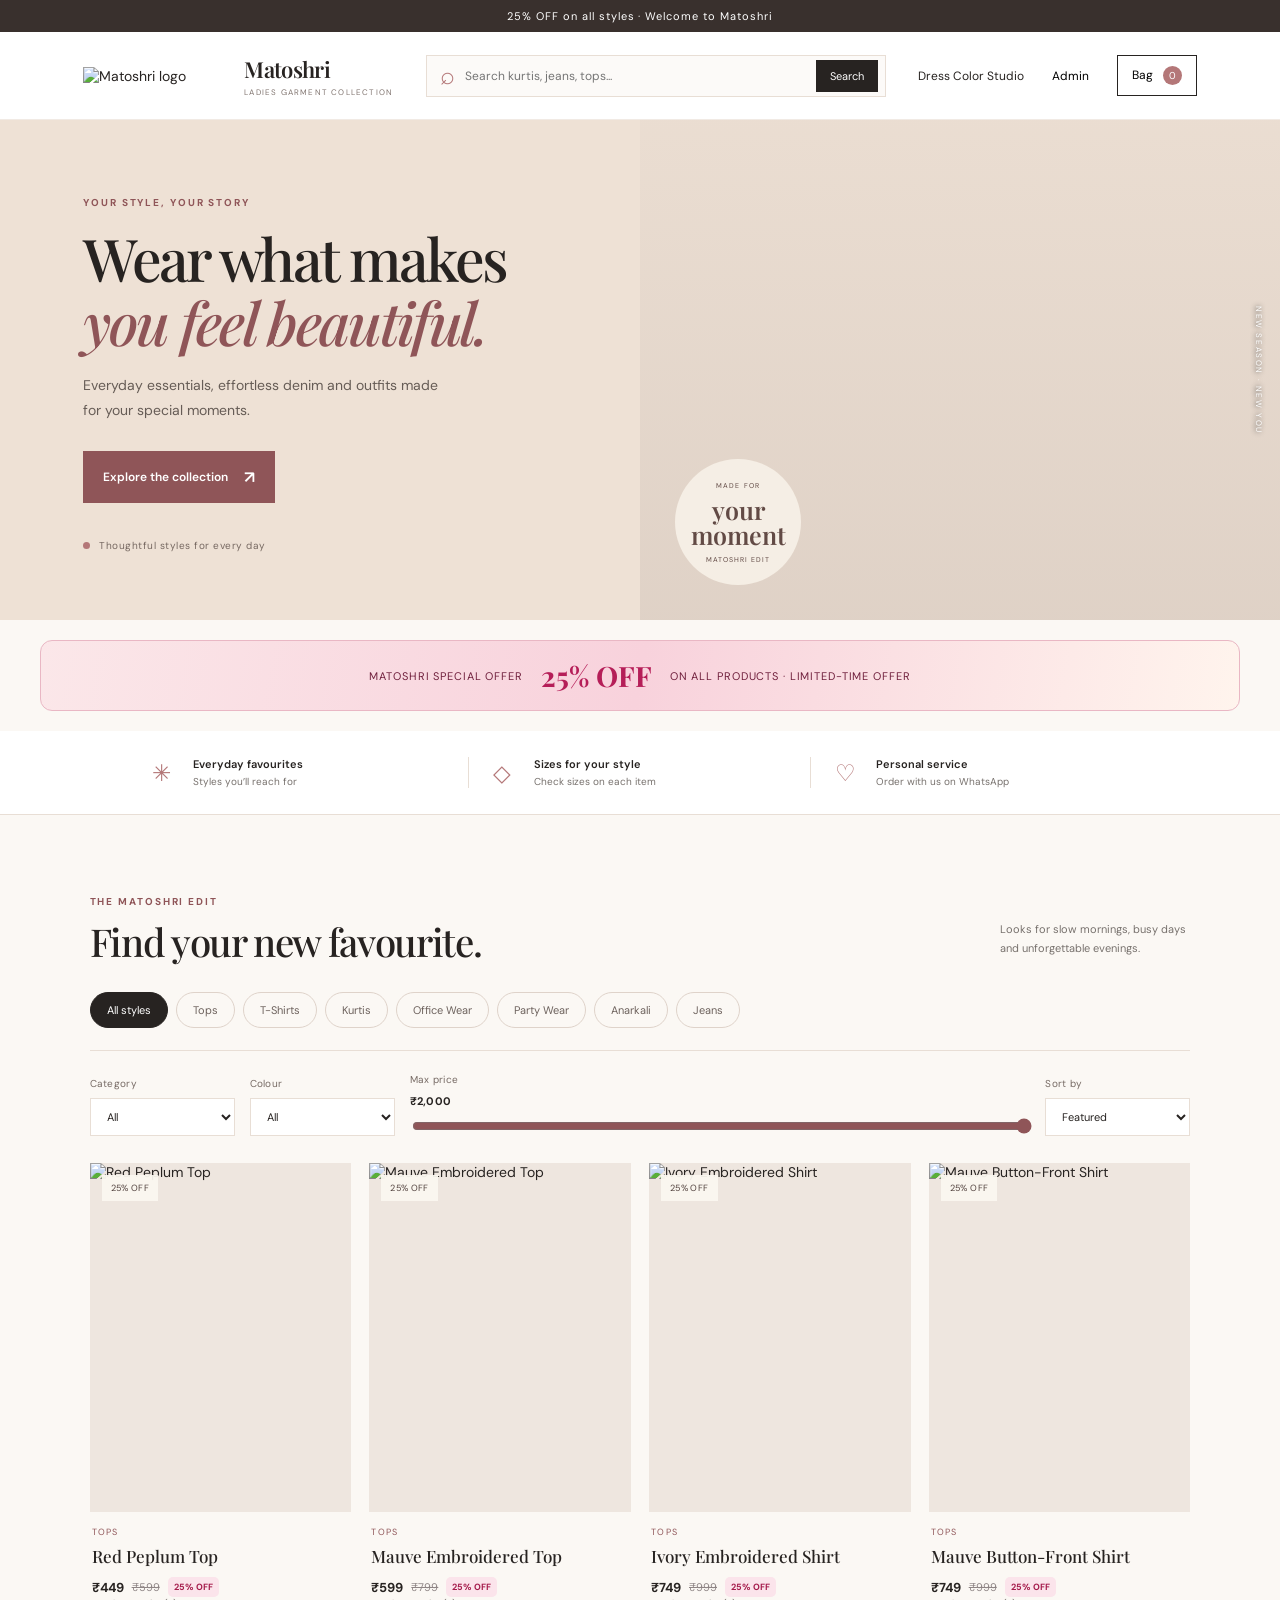
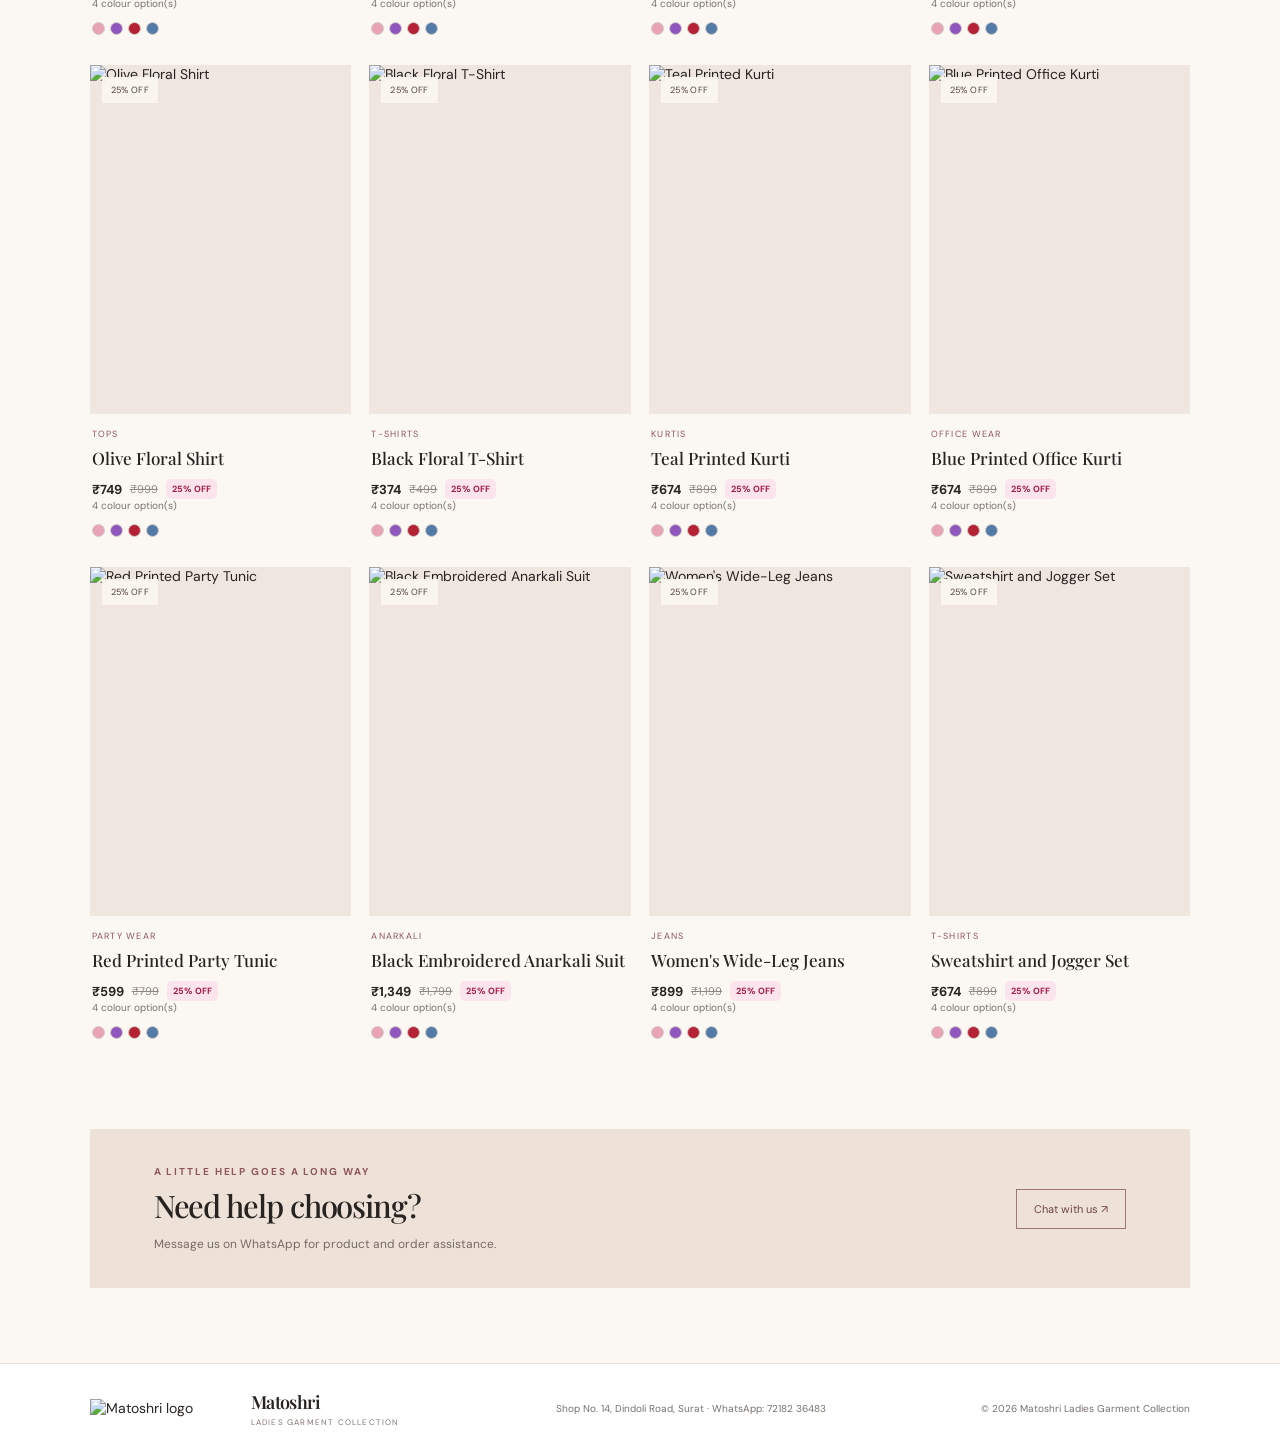
==== index.html @ a74bae04 "Add files via upload" ====
<!DOCTYPE html>
<html lang="en">
<head>
  <meta charset="UTF-8">
  <meta name="viewport" content="width=device-width, initial-scale=1.0">
  <meta name="description" content="Matoshri Ladies Garment Collection — kurtis, denim, tops and occasion wear.">
  <title>Matoshri Ladies Garment Collection</title>
  <link rel="preconnect" href="https://fonts.googleapis.com">
  <link rel="preconnect" href="https://fonts.gstatic.com" crossorigin>
  <link href="https://fonts.googleapis.com/css2?family=DM+Sans:wght@400;500;600;700&family=Playfair+Display:wght@500;600;700&display=swap" rel="stylesheet">
  <link rel="stylesheet" href="style.css">
</head>
<body>
  <div class="announcement">25% OFF on all styles · Welcome to Matoshri</div>
  <header class="site-header">
    <a class="brand" href="#" aria-label="Matoshri home">
      <img class="brand-logo" src="images/matoshri-logo.svg" alt="Matoshri logo">
      <span><strong>Matoshri</strong><small>LADIES GARMENT COLLECTION</small></span>
    </a>
    <form id="searchForm" class="search-form" role="search">
      <span aria-hidden="true">⌕</span><input id="searchInput" type="search" placeholder="Search kurtis, jeans, tops..." aria-label="Search products">
      <button type="submit">Search</button>
    </form>
    <div class="header-actions">
      <a class="text-button" href="recolor.html" style="text-decoration:none">Dress Color Studio</a><button class="text-button" id="adminOpen" type="button">Admin</button>
      <button class="bag-button" id="cartOpen" type="button" aria-label="Open shopping bag">Bag <span id="cartCount">0</span></button>
    </div>
  </header>

  <main>
    <section class="hero">
      <div class="hero-copy">
        <p class="eyebrow">YOUR STYLE, YOUR STORY</p>
        <h1>Wear what makes<br><em>you feel beautiful.</em></h1>
        <p class="hero-text">Everyday essentials, effortless denim and outfits made for your special moments.</p>
        <a class="primary-button hero-cta" href="#shop">Explore the collection <span>↗</span></a>
        <div class="hero-note"><span class="note-dot"></span> Thoughtful styles for every day</div>
      </div>
      <div class="hero-image" role="img" aria-label="Women's fashion collection">
        <div class="hero-stamp"><span>MADE FOR</span><strong>your<br>moment</strong><span>MATOSHRI EDIT</span></div>
      </div>
      <div class="hero-side-label">NEW SEASON · NEW YOU</div>
    </section>

    <div class="offer-banner"><span>MATOSHRI SPECIAL OFFER</span><strong>25% OFF</strong><span>on all products · Limited-time offer</span></div>

    <section class="benefits" aria-label="Store highlights">
      <div><span>✳</span><strong>Everyday favourites</strong><small>Styles you’ll reach for</small></div>
      <div><span>◇</span><strong>Sizes for your style</strong><small>Check sizes on each item</small></div>
      <div><span>♡</span><strong>Personal service</strong><small>Order with us on WhatsApp</small></div>
    </section>

    <section class="shop-section" id="shop">
      <div class="section-heading">
        <div><p class="eyebrow">THE MATOSHRI EDIT</p><h2>Find your new favourite.</h2></div>
        <p>Looks for slow mornings, busy days<br>and unforgettable evenings.</p>
      </div>
      <div class="category-pills" aria-label="Shop categories">
        <button class="category-pill active" data-category="All" type="button">All styles</button>
        <button class="category-pill" data-category="Tops" type="button">Tops</button>
        <button class="category-pill" data-category="T-Shirts" type="button">T-Shirts</button>
        <button class="category-pill" data-category="Kurtis" type="button">Kurtis</button>
        <button class="category-pill" data-category="Office Wear" type="button">Office Wear</button>
        <button class="category-pill" data-category="Party Wear" type="button">Party Wear</button>
        <button class="category-pill" data-category="Anarkali" type="button">Anarkali</button>
        <button class="category-pill" data-category="Jeans" type="button">Jeans</button>
      </div>
      <div class="filters">
        <label>Category
          <select id="categoryFilter">
            <option>All</option><option>Tops</option><option>T-Shirts</option><option>Kurtis</option><option>Office Wear</option><option>Party Wear</option><option>Anarkali</option><option>Jeans</option>
          </select>
        </label>
        <label>Colour
          <select id="colorFilter">
            <option>All</option><option>Dusty Pink</option><option>Olive Green</option><option>Black</option><option>Blue</option><option>Red</option><option>Wine</option><option>Ivory</option><option>Teal</option><option>Green</option><option>Mauve</option><option>Mint Green</option><option>White</option><option>Pink</option><option>Grey</option><option>Yellow</option><option>Mustard</option><option>Navy Blue</option>
          </select>
        </label>
        <label class="price-filter">Max price <span id="priceValue">₹2,000</span>
          <input id="priceFilter" type="range" min="350" max="2000" step="50" value="2000">
        </label>
        <label>Sort by
          <select id="sortSelect"><option value="featured">Featured</option><option value="low">Price: low to high</option><option value="high">Price: high to low</option><option value="name">Name A–Z</option></select>
        </label>
      </div>
      <div id="productGrid" class="product-grid"></div>
      <div id="emptyState" class="empty-state hidden"><span>♡</span><h3>No styles found</h3><p>Try changing your search or filters.</p></div>
    </section>

    <section class="whatsapp-banner">
      <div><p class="eyebrow">A LITTLE HELP GOES A LONG WAY</p><h2>Need help choosing?</h2><p>Message us on WhatsApp for product and order assistance.</p></div>
      <a class="secondary-button" href="https://wa.me/917218236483" target="_blank" rel="noopener">Chat with us ↗</a>
    </section>
  </main>

  <footer class="site-footer">
    <a class="brand footer-brand" href="#"><img class="brand-logo" src="images/matoshri-logo.svg" alt="Matoshri logo"><span><strong>Matoshri</strong><small>LADIES GARMENT COLLECTION</small></span></a>
    <p>Shop No. 14, Dindoli Road, Surat · WhatsApp: 72182 36483</p>
    <span>© <span id="year"></span> Matoshri Ladies Garment Collection</span>
  </footer>

  <div id="productOverlay" class="overlay hidden" role="dialog" aria-modal="true" aria-label="Product details">
    <div class="modal product-modal"><button class="modal-close" data-close="productOverlay" aria-label="Close" type="button">×</button><div id="productDetail"></div></div>
  </div>
  <div id="cartOverlay" class="overlay hidden" role="dialog" aria-modal="true" aria-label="Shopping bag">
    <div class="modal side-modal"><button class="modal-close" data-close="cartOverlay" aria-label="Close" type="button">×</button><p class="eyebrow">YOUR SELECTION</p><h2>Your shopping bag</h2><div id="cartItems" class="cart-items"></div><div class="cart-summary"><span>Subtotal</span><strong id="cartTotal">₹0</strong></div><p class="tiny-note">Delivery charges and availability will be confirmed on WhatsApp.</p><button id="checkoutOpen" class="primary-button full-button" type="button">Continue to checkout →</button></div>
  </div>
  <div id="checkoutOverlay" class="overlay hidden" role="dialog" aria-modal="true" aria-label="Checkout">
    <div class="modal checkout-modal"><button class="modal-close" data-close="checkoutOverlay" aria-label="Close" type="button">×</button><p class="eyebrow">ALMOST YOURS</p><h2>Delivery details</h2><p class="muted">Submitting opens WhatsApp with your order details. Review and press Send in WhatsApp to place your order.</p>
      <form id="checkoutForm" class="checkout-form">
        <label>Full name<input name="name" required autocomplete="name" placeholder="Your name"></label>
        <label>Mobile number<input name="phone" required inputmode="tel" pattern="[0-9+() -]{8,18}" autocomplete="tel" placeholder="Your phone number"></label>
        <label>Delivery address<textarea name="address" required rows="3" autocomplete="street-address" placeholder="House, street, area, city and PIN code"></textarea></label>
        <label>Payment preference<select name="payment" required><option value="Cash on delivery (confirm with store)">Cash on delivery (confirm with store)</option><option value="UPI (confirm with store)">UPI (confirm with store)</option></select></label>
        <button class="primary-button full-button" type="submit">Prepare WhatsApp order ↗</button>
      </form>
    </div>
  </div>
  <div id="adminOverlay" class="overlay hidden" role="dialog" aria-modal="true" aria-label="Store admin">
    <div class="modal admin-modal"><button class="modal-close" data-close="adminOverlay" aria-label="Close" type="button">×</button>
      <div id="adminLogin"><p class="eyebrow">STORE MANAGEMENT</p><h2>Admin sign in</h2><p class="muted">Demo only: this password is visible in the JavaScript and is not secure for a live store.</p><form id="adminLoginForm" class="checkout-form"><label>Demo password<input name="password" type="password" required placeholder="Enter demo password"></label><button class="primary-button full-button" type="submit">Sign in</button></form></div>
      <div id="adminDashboard" class="hidden"><div class="admin-title"><div><p class="eyebrow">STORE MANAGEMENT</p><h2>Manage products</h2></div><button id="adminLogout" class="secondary-button" type="button">Log out</button></div>
        <form id="productForm" class="checkout-form admin-product-form">
          <input name="id" type="hidden">
          <label>Product name<input name="name" required maxlength="100" placeholder="Product name"></label>
          <label>Category<select name="category" required><option>Tops</option><option>T-Shirts</option><option>Kurtis</option><option>Office Wear</option><option>Party Wear</option><option>Anarkali</option><option>Jeans</option></select></label>
          <label>Price (₹350–₹2,000)<input name="price" type="number" min="350" max="2000" required></label>
          <label>Colours (comma separated)<input name="colors" required placeholder="Blue, Black, Ivory"></label>
          <label>Sizes (comma separated)<input name="sizes" required placeholder="S, M, L, XL"></label>
          <label>Choose product photo from your computer<input name="imageFile" type="file" accept="image/*"><small class="muted">Select a photo from your gallery. The image is saved in this browser.</small><input name="image" type="hidden"><img id="adminImagePreview" class="admin-image-preview hidden" alt="Selected product preview"></label>
          <label>Description<textarea name="description" rows="2" placeholder="Short product description"></textarea></label>
          <div class="admin-form-actions"><button class="primary-button" type="submit">Save product</button><button id="resetProductForm" class="secondary-button" type="button">Clear form</button></div>
        </form>
        <div id="adminProductList" class="admin-product-list"></div>
        <button id="resetDemo" class="reset-demo" type="button">Restore sample products</button>
      </div>
    </div>
  </div>
  <div id="toast" class="toast hidden" role="status" aria-live="polite"></div>
  <script src="script.js"></script>
</body>
</html>
---- style.css ----
:root{--ink:#272321;--muted:#77716d;--paper:#fbf8f4;--cream:#f3ebe2;--rose:#b47778;--rose-dark:#8f5558;--line:#e8ded5;--white:#fff;--serif:"Playfair Display",Georgia,serif;--sans:"DM Sans",Arial,sans-serif}
*{box-sizing:border-box}html{scroll-behavior:smooth}body{margin:0;background:var(--paper);color:var(--ink);font-family:var(--sans);font-size:14px}button,input,select,textarea{font:inherit}button,a{-webkit-tap-highlight-color:transparent}button{cursor:pointer}a{color:inherit;text-decoration:none}.announcement{background:#39302d;color:#fff;text-align:center;padding:9px 16px;font-size:11px;letter-spacing:.09em}.site-header{height:88px;padding:0 6.5%;display:flex;align-items:center;justify-content:space-between;gap:28px;background:#fff;border-bottom:1px solid #f1eae4}.brand{display:flex;align-items:center;gap:11px;min-width:220px}.brand-mark{width:42px;height:42px;display:grid;place-items:center;border:1px solid var(--rose);border-radius:50%;font:600 25px var(--serif);color:var(--rose-dark)}.brand strong{display:block;font:600 22px var(--serif);letter-spacing:-.03em}.brand small{display:block;font-size:8px;letter-spacing:.15em;margin-top:3px;color:#827671}.search-form{height:42px;display:flex;align-items:center;gap:8px;max-width:460px;flex:1;border:1px solid var(--line);background:#fcfaf8;padding:0 7px 0 13px}.search-form>span{font-size:25px;color:var(--rose)}.search-form input{width:100%;border:0;outline:0;background:transparent;font-size:12px;min-width:0}.search-form button{border:0;background:var(--ink);color:white;padding:9px 14px;font-size:11px}.header-actions{display:flex;align-items:center;gap:22px}.text-button{border:0;background:transparent;font-size:12px}.bag-button{border:1px solid var(--ink);background:transparent;padding:10px 14px;font-size:12px}.bag-button span{display:inline-grid;place-items:center;background:var(--rose);color:white;width:19px;height:19px;border-radius:50%;margin-left:7px;font-size:10px}
.hero{position:relative;min-height:500px;background:#eee1d5;display:grid;grid-template-columns:1fr 1fr;overflow:hidden}.hero-copy{padding:76px 8% 65px 13%;position:relative;z-index:1}.eyebrow{font-size:10px;letter-spacing:.19em;font-weight:700;color:var(--rose-dark);margin:0 0 17px}.hero h1{font:500 clamp(40px,4.6vw,66px)/1.08 var(--serif);letter-spacing:-.045em;margin:0 0 20px}.hero h1 em{color:var(--rose-dark);font-weight:500}.hero-text{max-width:370px;color:#665c56;font-size:14px;line-height:1.8;margin-bottom:27px}.primary-button{display:inline-flex;align-items:center;justify-content:center;gap:16px;background:var(--rose-dark);color:white;border:1px solid var(--rose-dark);padding:14px 19px;font-size:12px;font-weight:600;transition:background .2s}.primary-button:hover{background:#754246}.hero-cta span{font-size:17px}.hero-note{display:flex;align-items:center;gap:9px;margin-top:36px;color:#766861;font-size:10px;letter-spacing:.05em}.note-dot{width:7px;height:7px;border-radius:50%;background:var(--rose)}.hero-image{position:relative;min-height:500px;background:linear-gradient(0deg,rgba(50,30,28,.08),rgba(50,30,28,.02)),url("images/product-05.jpg") center 38%/cover no-repeat}.hero-stamp{position:absolute;bottom:35px;left:35px;width:126px;height:126px;border-radius:50%;background:#f7f0e7eF;display:flex;flex-direction:column;align-items:center;justify-content:center;text-align:center;color:#624a45}.hero-stamp span{font-size:7px;letter-spacing:.15em}.hero-stamp strong{font:600 25px/1.02 var(--serif);margin:7px 0}.hero-side-label{position:absolute;right:16px;top:50%;writing-mode:vertical-rl;transform:translateY(-50%);font-size:8px;letter-spacing:.2em;color:#fff;text-shadow:0 1px 5px #333}
.benefits{display:grid;grid-template-columns:repeat(3,1fr);padding:26px 10%;background:#fff;border-bottom:1px solid var(--line)}.benefits>div{display:grid;grid-template-columns:32px 1fr;align-items:center;column-gap:9px;border-right:1px solid var(--line);padding:0 24px}.benefits>div:last-child{border:0}.benefits>div>span{grid-row:span 2;font-size:23px;color:var(--rose)}.benefits strong{font-size:11px;font-weight:600}.benefits small{font-size:10px;color:var(--muted);margin-top:4px}
.shop-section{padding:80px 7% 90px;max-width:1600px;margin:auto}.section-heading{display:flex;justify-content:space-between;align-items:end;margin-bottom:29px}.section-heading .eyebrow{margin-bottom:11px}.section-heading h2,.whatsapp-banner h2,.modal h2{font:500 clamp(28px,3vw,39px)/1.15 var(--serif);letter-spacing:-.035em;margin:0}.section-heading>p{font-size:11px;line-height:1.8;color:var(--muted);margin:0 4px 4px}.category-pills{display:flex;flex-wrap:wrap;gap:8px;padding-bottom:22px;border-bottom:1px solid var(--line)}.category-pill{border:1px solid #dfd3ca;background:transparent;padding:10px 16px;border-radius:30px;font-size:11px;color:#6d625d}.category-pill.active,.category-pill:hover{background:var(--ink);border-color:var(--ink);color:#fff}.filters{display:flex;gap:15px;align-items:end;padding:22px 0 27px}.filters label{display:flex;flex-direction:column;gap:8px;font-size:10px;color:#766a64;letter-spacing:.03em;min-width:135px}.filters select{background:#fff;border:1px solid var(--line);padding:10px 12px;color:var(--ink);font-size:11px;min-width:145px;outline-color:var(--rose)}.filters .price-filter{flex:1;min-width:170px}.price-filter span{font-size:11px;color:var(--ink);font-weight:700}.price-filter input{width:100%;accent-color:var(--rose-dark)}.product-grid{display:grid;grid-template-columns:repeat(4,minmax(0,1fr));gap:30px 18px}.product-card{min-width:0}.product-image-wrap{position:relative;aspect-ratio:3/4;overflow:hidden;background:#eee6df;cursor:pointer}.product-image{width:100%;height:100%;object-fit:cover;display:block;transition:transform .5s}.product-card:hover .product-image{transform:scale(1.045)}.product-tag{position:absolute;top:12px;left:12px;background:#fbf8f0eF;padding:7px 9px;font-size:9px;letter-spacing:.04em;color:#51413d}.quick-add{position:absolute;left:10px;right:10px;bottom:10px;width:calc(100% - 20px);padding:12px;border:0;background:#fffF;color:var(--ink);font-size:11px;transform:translateY(8px);opacity:0;transition:all .2s}.product-card:hover .quick-add,.quick-add:focus{transform:translateY(0);opacity:1}.product-info{padding:14px 2px 0}.product-category{font-size:9px;text-transform:uppercase;letter-spacing:.14em;color:var(--rose-dark);margin-bottom:7px}.product-name{font:500 17px/1.3 var(--serif);margin:0 0 10px}.price-row{display:flex;justify-content:space-between;align-items:center;gap:8px}.price{font-size:13px;font-weight:700}.colour-count{font-size:10px;color:var(--muted)}.swatches{display:flex;gap:5px;margin-top:12px}.swatch{width:13px;height:13px;border-radius:50%;border:1px solid #d5ccc5}.empty-state{text-align:center;padding:65px 10px}.empty-state>span{font-size:32px;color:var(--rose)}.empty-state h3{font:24px var(--serif);margin:12px}.empty-state p,.muted{color:var(--muted);font-size:12px;line-height:1.7}.hidden{display:none!important}
.whatsapp-banner{margin:0 7% 75px;padding:36px 5%;background:#eee2d8;display:flex;justify-content:space-between;align-items:center;gap:25px}.whatsapp-banner .eyebrow{margin-bottom:10px}.whatsapp-banner h2{font-size:31px}.whatsapp-banner p:not(.eyebrow){color:#766a64;font-size:12px;margin-bottom:0}.secondary-button{display:inline-flex;align-items:center;justify-content:center;background:transparent;border:1px solid #9e7771;padding:12px 17px;color:#6f4543;font-size:11px;white-space:nowrap}.site-footer{display:flex;align-items:center;justify-content:space-between;gap:25px;padding:26px 7%;background:#fff;border-top:1px solid var(--line)}.footer-brand{min-width:auto}.footer-brand .brand-mark{width:34px;height:34px;font-size:20px}.footer-brand strong{font-size:18px}.site-footer>p,.site-footer>span{font-size:10px;color:var(--muted)}
.overlay{position:fixed;inset:0;z-index:20;background:rgba(35,27,25,.58);display:flex;align-items:center;justify-content:center;padding:20px;overflow-y:auto}.modal{position:relative;background:var(--paper);max-height:calc(100vh - 40px);overflow-y:auto;width:min(100%,800px);padding:34px}.modal-close{position:absolute;top:13px;right:15px;width:34px;height:34px;border:1px solid var(--line);background:#fff;font-size:24px;line-height:1;z-index:2}.product-modal{width:min(100%,900px);padding:45px 35px 35px}.detail-layout{display:grid;grid-template-columns:minmax(0,1fr) minmax(0,1fr);gap:34px;align-items:start}.detail-layout>img{width:100%;max-height:590px;object-fit:cover;aspect-ratio:3/4;background:#eee6df}.detail-layout h2{font:500 34px/1.15 var(--serif);margin:0 0 14px}.detail-price{font-size:18px;font-weight:700;margin-bottom:17px}.detail-description{font-size:12px;color:var(--muted);line-height:1.8;margin-bottom:25px}.option-label{display:block;font-size:10px;font-weight:700;letter-spacing:.08em;text-transform:uppercase;margin:20px 0 10px}.choice-row{display:flex;flex-wrap:wrap;gap:7px}.choice{display:flex;align-items:center;gap:7px;background:#fff;border:1px solid var(--line);padding:9px 11px;font-size:10px}.choice.selected{border-color:var(--rose-dark);box-shadow:inset 0 0 0 1px var(--rose-dark)}.color-dot{width:12px;height:12px;border-radius:50%;border:1px solid #ddd}.detail-add{width:100%;margin-top:26px}.tiny-note{font-size:10px;color:var(--muted);line-height:1.7;margin-top:15px}.side-modal{width:min(100%,540px);margin-left:auto;min-height:300px}.side-modal h2,.checkout-modal h2,.admin-modal h2{font-size:32px;margin-bottom:18px}.cart-items{margin:22px 0}.cart-line{display:grid;grid-template-columns:68px 1fr auto;gap:13px;align-items:center;padding:13px 0;border-bottom:1px solid var(--line)}.cart-line img{width:68px;height:82px;object-fit:cover;background:#eee6df}.cart-line strong{font:500 15px var(--serif)}.cart-line p{font-size:10px;color:var(--muted);line-height:1.6}.cart-line button{background:none;border:0;padding:0;color:var(--rose-dark);text-decoration:underline;font-size:10px}.cart-line>b{font-size:11px;white-space:nowrap}.cart-summary{display:flex;justify-content:space-between;border-top:1px solid var(--line);padding-top:18px;font-size:13px}.cart-summary strong{font-size:17px}.full-button{width:100%;margin-top:18px}.checkout-modal{width:min(100%,530px)}.checkout-form{display:grid;gap:14px;margin-top:23px}.checkout-form label{display:grid;gap:7px;font-size:11px;font-weight:600;color:#5f5550}.checkout-form input,.checkout-form select,.checkout-form textarea{width:100%;border:1px solid var(--line);background:#fff;padding:12px;font-size:12px;color:var(--ink);outline-color:var(--rose);border-radius:0}.checkout-form textarea{resize:vertical}.admin-modal{width:min(100%,720px)}.admin-product-form{grid-template-columns:1fr 1fr}.admin-product-form label:nth-last-of-type(1){grid-column:1/-1}.admin-form-actions{display:flex;gap:9px;align-items:center;flex-wrap:wrap}.admin-title{display:flex;align-items:center;justify-content:space-between;gap:15px}.admin-product-list{margin-top:28px}.admin-product-list h3{font:22px var(--serif)}.admin-product-row{display:flex;justify-content:space-between;gap:15px;padding:13px 0;border-bottom:1px solid var(--line);font-size:12px}.admin-product-row span{display:inline-block;color:var(--muted);font-size:10px;margin-top:5px}.admin-product-row button,.reset-demo{background:transparent;border:0;color:var(--rose-dark);text-decoration:underline;font-size:10px}.reset-demo{margin-top:20px}.toast{position:fixed;z-index:50;bottom:22px;left:50%;transform:translateX(-50%);max-width:calc(100% - 30px);background:#2e2926;color:#fff;padding:13px 19px;font-size:12px;box-shadow:0 8px 25px #0002}
@media(max-width:1000px){.site-header{padding:0 4%;gap:14px}.brand{min-width:auto}.brand small{font-size:7px}.search-form{max-width:350px}.hero-copy{padding-left:9%}.product-grid{grid-template-columns:repeat(3,minmax(0,1fr))}.shop-section{padding-left:5%;padding-right:5%}.filters{flex-wrap:wrap}.benefits{padding-left:4%;padding-right:4%}}
@media(max-width:700px){.announcement{font-size:9px}.site-header{height:auto;min-height:76px;padding:14px 5%;flex-wrap:wrap;gap:12px}.brand-mark{width:36px;height:36px;font-size:21px}.brand strong{font-size:19px}.brand small{font-size:7px}.header-actions{margin-left:auto;gap:12px}.search-form{order:3;max-width:none;flex-basis:100%}.hero{grid-template-columns:1fr;min-height:0}.hero-copy{padding:54px 7% 38px}.hero h1{font-size:47px}.hero-image{min-height:320px;background-position:center 35%}.hero-side-label{top:auto;bottom:18px;right:12px;transform:none;writing-mode:horizontal-tb}.hero-stamp{width:100px;height:100px;left:18px;bottom:18px}.hero-stamp strong{font-size:21px}.benefits{padding:20px 5%;gap:10px}.benefits>div{display:flex;flex-direction:column;align-items:flex-start;border:0;padding:0 7px;gap:5px}.benefits>div>span{font-size:19px}.benefits strong{font-size:10px}.benefits small{font-size:9px;line-height:1.4}.shop-section{padding:55px 5% 60px}.section-heading{display:block}.section-heading h2{font-size:32px}.section-heading>p{margin-top:13px}.category-pills{gap:7px}.category-pill{padding:9px 12px;font-size:10px}.filters{display:grid;grid-template-columns:1fr 1fr;gap:13px}.filters label,.filters select{min-width:0;width:100%}.filters .price-filter{min-width:0}.product-grid{grid-template-columns:repeat(2,minmax(0,1fr));gap:25px 11px}.product-name{font-size:15px}.product-tag{top:7px;left:7px;font-size:8px;padding:6px}.quick-add{opacity:1;transform:none;padding:10px;font-size:10px;left:6px;right:6px;bottom:6px;width:calc(100% - 12px)}.whatsapp-banner{margin:0 5% 45px;padding:27px 22px;align-items:flex-start;flex-direction:column}.whatsapp-banner h2{font-size:28px}.site-footer{padding:24px 5%;flex-wrap:wrap}.site-footer>p{order:3;flex-basis:100%;margin:0}.site-footer>span{font-size:9px}.modal{padding:28px 20px;max-height:calc(100vh - 20px)}.product-modal{padding:45px 18px 22px}.detail-layout{grid-template-columns:1fr;gap:20px}.detail-layout>img{max-height:360px;aspect-ratio:4/3}.detail-layout h2{font-size:28px}.admin-product-form{grid-template-columns:1fr}.admin-product-form label:nth-last-of-type(1){grid-column:auto}.admin-product-row{align-items:flex-start}.admin-title{align-items:flex-start}.side-modal h2,.checkout-modal h2,.admin-modal h2{font-size:28px}}
@media(prefers-reduced-motion:reduce){html{scroll-behavior:auto}*,*::before,*::after{transition:none!important}}

/* Matoshri offer, logo and discount styles */
.brand-logo{width:150px;max-width:34vw;height:auto;display:block;object-fit:contain}
.offer-banner{display:flex;align-items:center;justify-content:center;gap:18px;flex-wrap:wrap;margin:20px auto;padding:16px 20px;max-width:1200px;background:linear-gradient(100deg,#fbe7e9,#f8d2dc,#fff4ed);border:1px solid #e9b7c4;border-radius:12px;color:#70203d;text-align:center}
.offer-banner span{font-size:11px;letter-spacing:.08em;text-transform:uppercase}
.offer-banner strong{font:700 28px var(--serif);color:#b51e58}
.old-price{font-size:11px;color:#8e8585;text-decoration:line-through;font-weight:400}
.discount-label{display:inline-block;padding:4px 6px;border-radius:5px;background:#fbe4eb;color:#a51c4c;font-size:9px;font-weight:700;white-space:nowrap}
.price-row{justify-content:flex-start;flex-wrap:wrap}
.detail-price .old-price{margin-left:8px;font-size:13px}
@media(max-width:520px){.brand-logo{width:128px}.offer-banner{gap:8px;padding:12px}.offer-banner strong{font-size:23px}}
/* Admin gallery upload and colour-preview additions */
.admin-image-preview{display:block;max-width:130px;max-height:170px;object-fit:contain;margin-top:8px;border:1px solid var(--line);background:#fff;padding:4px}
.admin-product-form small{font-size:10px;font-weight:400;line-height:1.5}
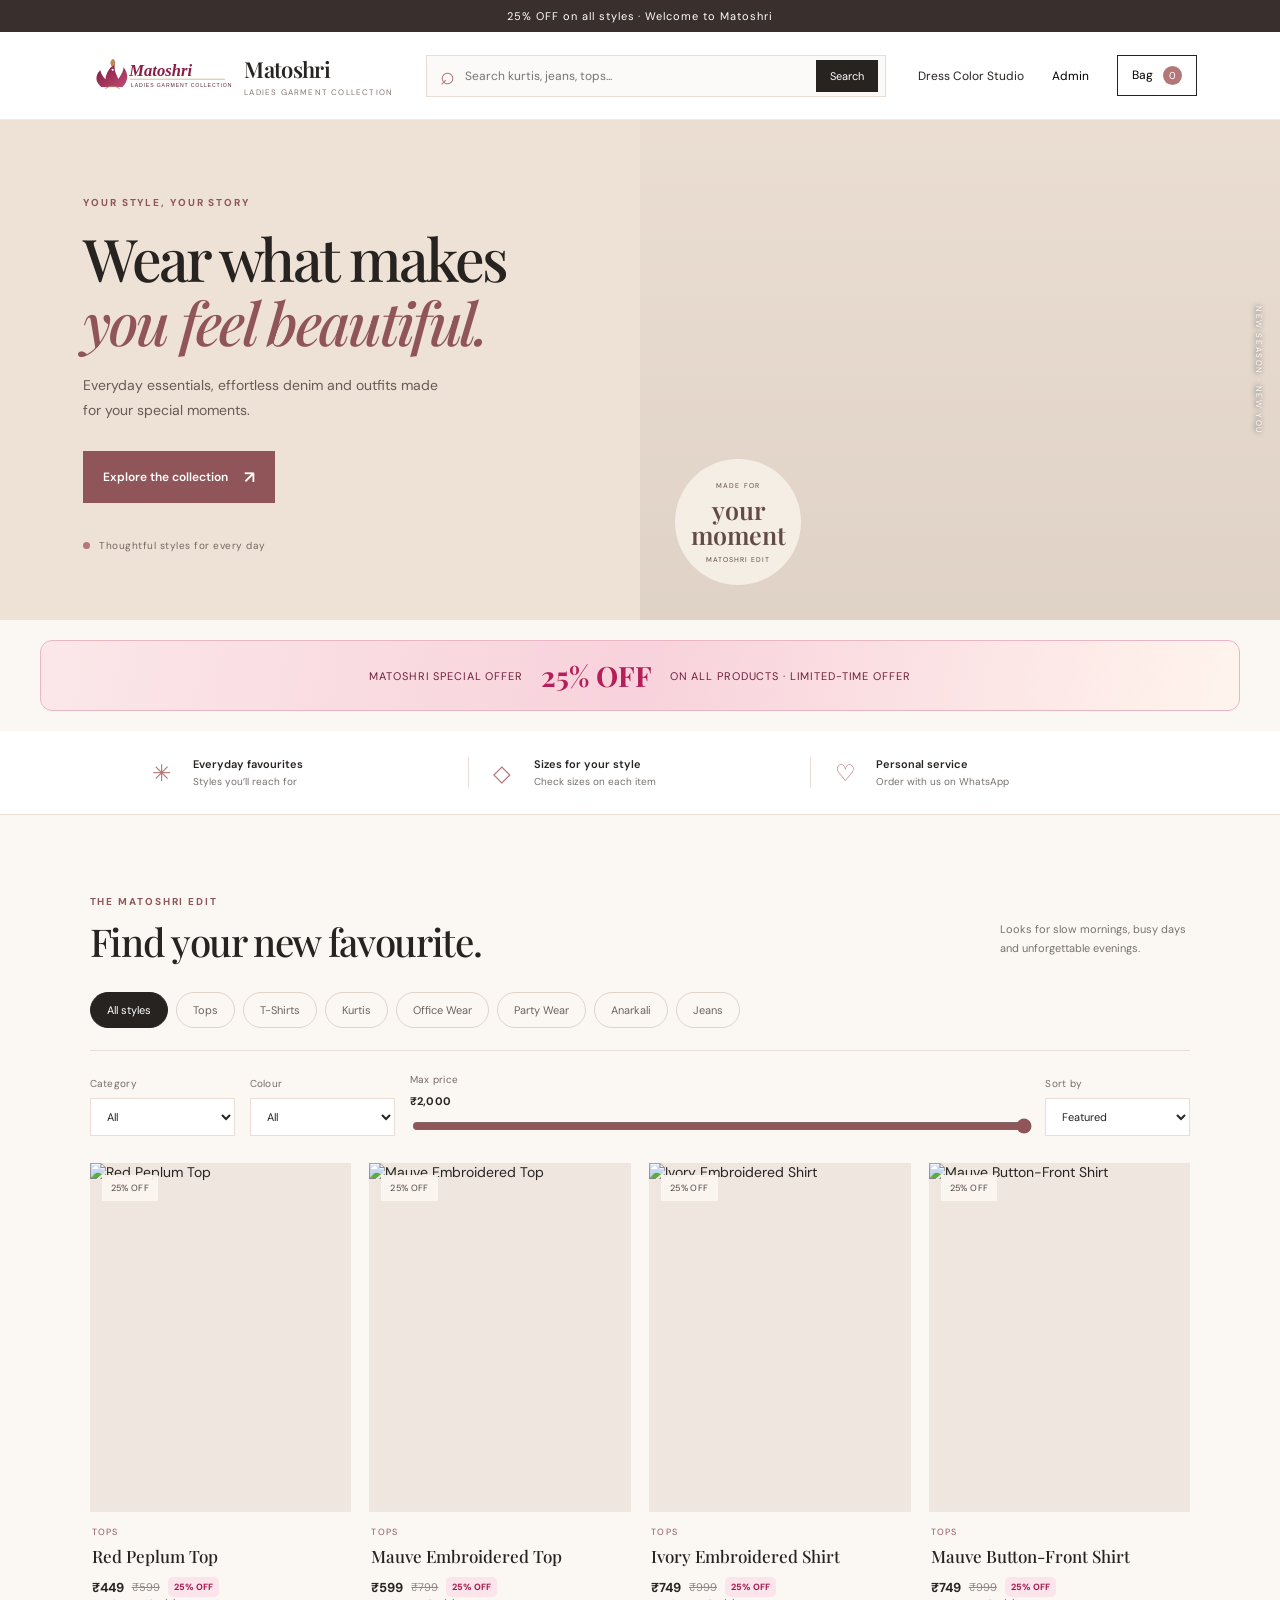
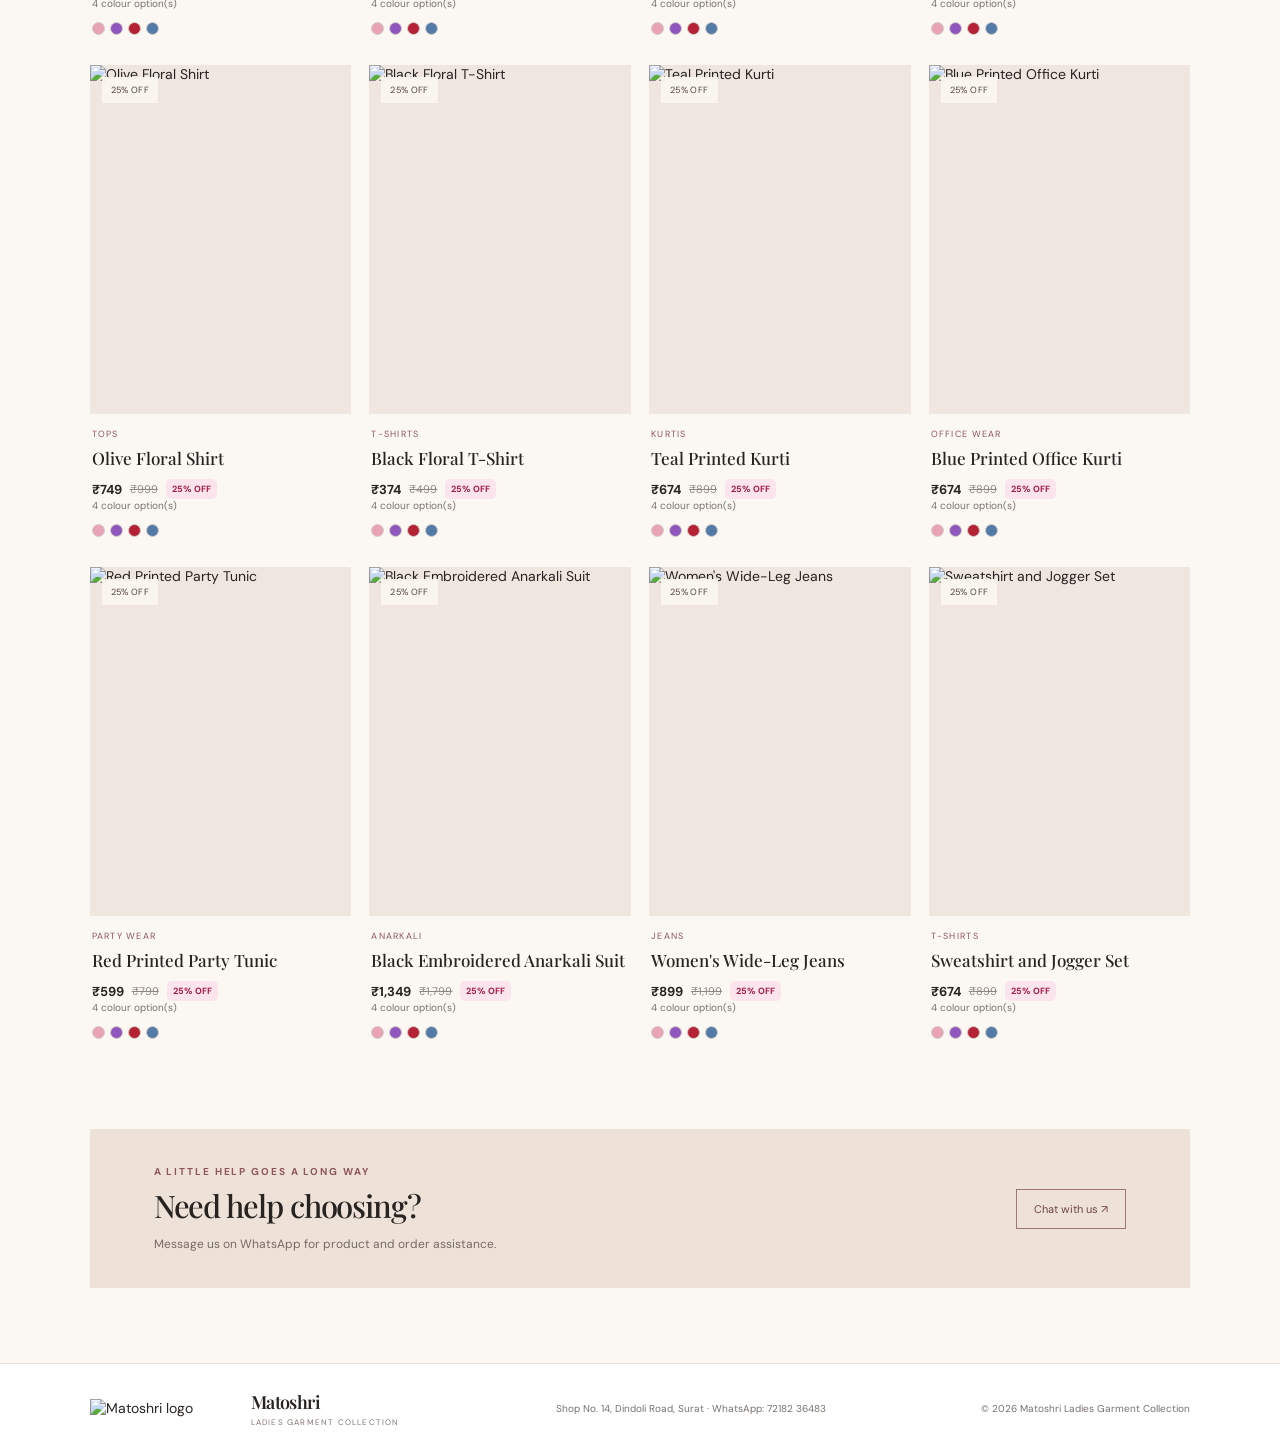
==== commit 1e2feadc: "Update index.html" ====
--- a/index.html
+++ b/index.html
@@ -14,7 +14,7 @@
   <div class="announcement">25% OFF on all styles · Welcome to Matoshri</div>
   <header class="site-header">
     <a class="brand" href="#" aria-label="Matoshri home">
-      <img class="brand-logo" src="images/matoshri-logo.svg" alt="Matoshri logo">
+      <img class="brand-logo" src="matoshri-logo.svg" alt="Matoshri logo">
       <span><strong>Matoshri</strong><small>LADIES GARMENT COLLECTION</small></span>
     </a>
     <form id="searchForm" class="search-form" role="search">
